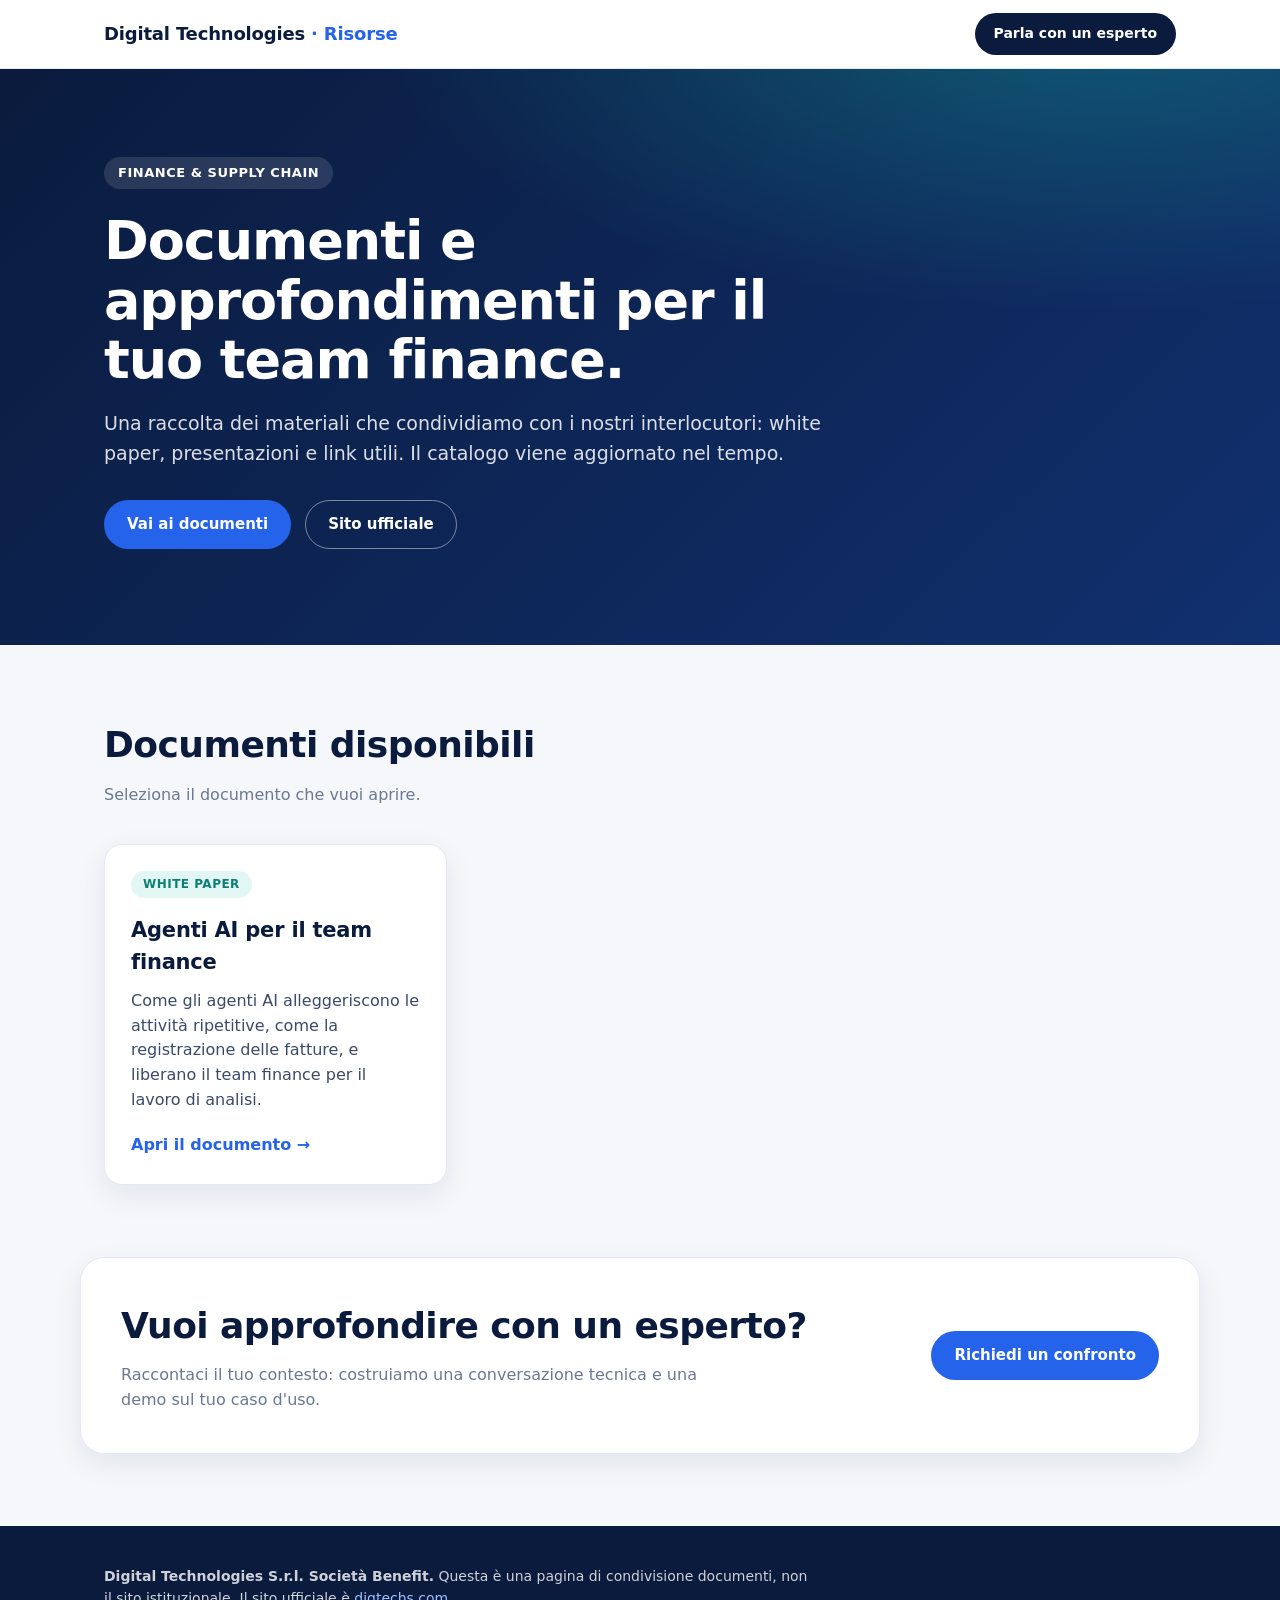
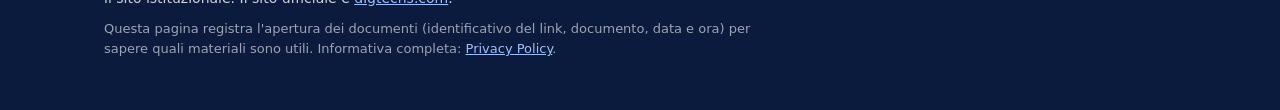
==== index.html @ ba82e621 "Add files via upload" ====
<!doctype html>
<html lang="it">
<head>
  <meta charset="utf-8">
  <meta name="viewport" content="width=device-width, initial-scale=1">
  <title>Documenti e risorse · Digital Technologies</title>
  <meta name="description" content="Documenti e approfondimenti condivisi da Digital Technologies.">
  <meta name="robots" content="noindex, nofollow">
  <!--og:start-->
  <meta property="og:type" content="website">
  <meta property="og:site_name" content="Digital Technologies">
  <meta property="og:title" content="Documenti e risorse · Digital Technologies">
  <meta property="og:description" content="Documenti e approfondimenti condivisi da Digital Technologies.">
  <meta property="og:image" content="https://UTENTE.github.io/REPOSITORY/cards/default.png">
  <meta property="og:image:width" content="1200">
  <meta property="og:image:height" content="630">
  <meta name="twitter:card" content="summary_large_image">
  <!--og:end-->
  <link rel="stylesheet" href="style.css">
</head>
<body>

  <header class="top">
    <div class="wrap">
      <a class="brand" href="./" id="brand">Digital Technologies<span> · Risorse</span></a>
      <a class="btn btn-small" href="https://www.digtechs.com/en/contacts#contact" target="_blank" rel="noopener">Parla con un esperto</a>
    </div>
  </header>

  <main>
    <div id="view-hub" hidden>
      <section class="hero">
        <div class="wrap">
          <span class="eyebrow">Finance &amp; Supply Chain</span>
          <h1>Documenti e approfondimenti per il tuo team finance.</h1>
          <p class="lead">Una raccolta dei materiali che condividiamo con i nostri interlocutori: white paper, presentazioni e link utili. Il catalogo viene aggiornato nel tempo.</p>
          <div class="hero-actions">
            <a class="btn btn-primary" href="#documenti">Vai ai documenti</a>
            <a class="btn btn-ghost" href="https://www.digtechs.com/" target="_blank" rel="noopener">Sito ufficiale</a>
          </div>
        </div>
      </section>

      <section class="section" id="documenti">
        <div class="wrap">
          <h2>Documenti disponibili</h2>
          <p class="section-sub">Seleziona il documento che vuoi aprire.</p>
          <div class="grid" id="docs"></div>
        </div>
      </section>

      <section class="section section-cta">
        <div class="wrap cta">
          <div>
            <h2>Vuoi approfondire con un esperto?</h2>
            <p class="section-sub">Raccontaci il tuo contesto: costruiamo una conversazione tecnica e una demo sul tuo caso d'uso.</p>
          </div>
          <a class="btn btn-primary" href="https://www.digtechs.com/en/contacts#contact" target="_blank" rel="noopener">Richiedi un confronto</a>
        </div>
      </section>
    </div>

    <noscript>
      <section class="redirect"><div class="wrap narrow">
        <h1>JavaScript disattivato</h1>
        <p class="lead lead-dark">Per vedere i documenti serve JavaScript. Attivalo nel browser e ricarica la pagina.</p>
      </div></section>
    </noscript>
  </main>

  <footer class="foot">
    <div class="wrap">
      <p><strong>Digital Technologies S.r.l. Società Benefit.</strong> Questa è una pagina di condivisione documenti, non il sito istituzionale. Il sito ufficiale è <a href="https://www.digtechs.com/" target="_blank" rel="noopener">digtechs.com</a>.</p>
      <p class="foot-small">Questa pagina registra l'apertura dei documenti (identificativo del link, documento, data e ora) per sapere quali materiali sono utili. Informativa completa: <a href="https://www.digtechs.com/en/privacy-policy/" target="_blank" rel="noopener">Privacy Policy</a>.</p>
    </div>
  </footer>

  <script src="config.js"></script>
  <script src="app.js"></script>
</body>
</html>
---- style.css ----
/*
  PALETTE E STILE
  I colori sono un'approssimazione dello stile del sito aziendale (blu notte + blu elettrico + verde acqua),
  non valori presi dal suo CSS. Per cambiarli basta modificare le variabili qui sotto.
*/
:root {
  --ink: #0a1b3d;
  --ink-2: #3b4a6b;
  --muted: #6b7893;
  --bg: #f5f7fb;
  --card: #ffffff;
  --line: #e3e8f2;
  --accent: #2563eb;
  --accent-dark: #1b4fc4;
  --accent-2: #14b8a6;
  --radius: 18px;
  --shadow: 0 10px 30px rgba(10, 27, 61, .08);
}

* { box-sizing: border-box; }
html { scroll-behavior: smooth; }
body {
  margin: 0;
  font-family: Inter, "Segoe UI", system-ui, -apple-system, Roboto, Helvetica, Arial, sans-serif;
  color: var(--ink);
  background: var(--bg);
  line-height: 1.55;
  -webkit-font-smoothing: antialiased;
}
[hidden] { display: none !important; }
a { color: var(--accent); }
.wrap { max-width: 1120px; margin: 0 auto; padding: 0 24px; }
.narrow { max-width: 680px; }

/* Header */
.top {
  position: sticky; top: 0; z-index: 10;
  background: rgba(255, 255, 255, .92);
  backdrop-filter: blur(8px);
  border-bottom: 1px solid var(--line);
}
.top .wrap { display: flex; align-items: center; justify-content: space-between; height: 68px; }
.brand { font-weight: 700; font-size: 18px; letter-spacing: -.01em; color: var(--ink); text-decoration: none; }
.brand span { color: var(--accent); font-weight: 600; }

/* Bottoni */
.btn {
  display: inline-block; padding: 12px 22px; border-radius: 999px;
  font-weight: 600; font-size: 15px; text-decoration: none;
  border: 1px solid transparent; transition: transform .15s, background .15s, border-color .15s;
}
.btn:hover { transform: translateY(-1px); }
.btn-small { padding: 9px 18px; font-size: 14px; background: var(--ink); color: #fff; }
.btn-small:hover { background: #12306a; }
.btn-primary { background: var(--accent); color: #fff; }
.btn-primary:hover { background: var(--accent-dark); }
.btn-ghost { background: transparent; color: #fff; border-color: rgba(255, 255, 255, .45); }
.btn-ghost:hover { border-color: #fff; }

/* Hero */
.hero {
  background: radial-gradient(1200px 500px at 85% -10%, rgba(20, 184, 166, .35), transparent 60%),
              linear-gradient(135deg, #0a1b3d 0%, #11306f 100%);
  color: #fff; padding: 88px 0 96px;
}
.eyebrow {
  display: inline-block; padding: 6px 14px; border-radius: 999px;
  background: rgba(255, 255, 255, .12); font-size: 13px; font-weight: 600; letter-spacing: .04em;
  text-transform: uppercase; margin-bottom: 22px;
}
.eyebrow-dark { background: rgba(37, 99, 235, .1); color: var(--accent); }
h1 { font-size: clamp(32px, 5vw, 54px); line-height: 1.1; letter-spacing: -.02em; margin: 0 0 20px; max-width: 18ch; }
.hero h1 { max-width: 20ch; }
.lead { font-size: 19px; max-width: 60ch; color: rgba(255, 255, 255, .85); margin: 0 0 32px; }
.lead-dark { color: var(--ink-2); }
.hero-actions { display: flex; gap: 14px; flex-wrap: wrap; }

/* Sezioni */
.section { padding: 72px 0; }
h2 { font-size: clamp(26px, 3.2vw, 36px); letter-spacing: -.015em; margin: 0 0 10px; }
.section-sub { color: var(--muted); margin: 0 0 36px; max-width: 60ch; }

/* Card documenti */
.grid { display: grid; grid-template-columns: repeat(auto-fill, minmax(300px, 1fr)); gap: 22px; }
.card {
  display: flex; flex-direction: column; gap: 10px;
  background: var(--card); border: 1px solid var(--line); border-radius: var(--radius);
  padding: 26px; text-decoration: none; color: inherit;
  box-shadow: var(--shadow); transition: transform .18s, border-color .18s;
}
.card:hover { transform: translateY(-4px); border-color: var(--accent); }
.chip {
  align-self: flex-start; padding: 4px 12px; border-radius: 999px;
  background: rgba(20, 184, 166, .12); color: #0b7f73; font-size: 12px; font-weight: 700;
  letter-spacing: .04em; text-transform: uppercase;
}
.card h3 { margin: 6px 0 0; font-size: 21px; letter-spacing: -.01em; }
.card p { margin: 0; color: var(--ink-2); flex: 1; }
.card-cta { margin-top: 10px; color: var(--accent); font-weight: 600; }

/* Fascia CTA */
.section-cta { padding-top: 0; }
.cta {
  display: flex; align-items: center; justify-content: space-between; gap: 28px; flex-wrap: wrap;
  background: var(--card); border: 1px solid var(--line); border-radius: 24px; padding: 40px;
  box-shadow: var(--shadow);
}
.cta .section-sub { margin: 0; }

/* Schermata di apertura documento */
.redirect { padding: 96px 0 120px; text-align: center; }
.redirect .wrap { display: flex; flex-direction: column; align-items: center; }
.redirect h1 { max-width: 22ch; font-size: clamp(28px, 4vw, 42px); }
.redirect .lead { margin-bottom: 28px; }
.small { color: var(--muted); font-size: 14px; margin: 18px 0 0; }
.spinner {
  width: 36px; height: 36px; border-radius: 50%; margin-bottom: 26px;
  border: 3px solid rgba(37, 99, 235, .2); border-top-color: var(--accent);
  animation: spin .8s linear infinite;
}
@keyframes spin { to { transform: rotate(360deg); } }
.debug {
  margin-top: 28px; text-align: left; width: 100%; overflow: auto;
  background: #0a1b3d; color: #c8f7ef; padding: 16px; border-radius: 12px; font-size: 13px;
}

/* Footer */
.foot { background: var(--ink); color: rgba(255, 255, 255, .8); padding: 40px 0; font-size: 14px; }
.foot a { color: #9cc0ff; }
.foot p { margin: 0 0 10px; max-width: 80ch; }
.foot-small { color: rgba(255, 255, 255, .6); font-size: 13px; }

@media (max-width: 640px) {
  .hero { padding: 56px 0 64px; }
  .section { padding: 48px 0; }
  .cta { padding: 28px; }
  .top .wrap { height: 60px; }
}
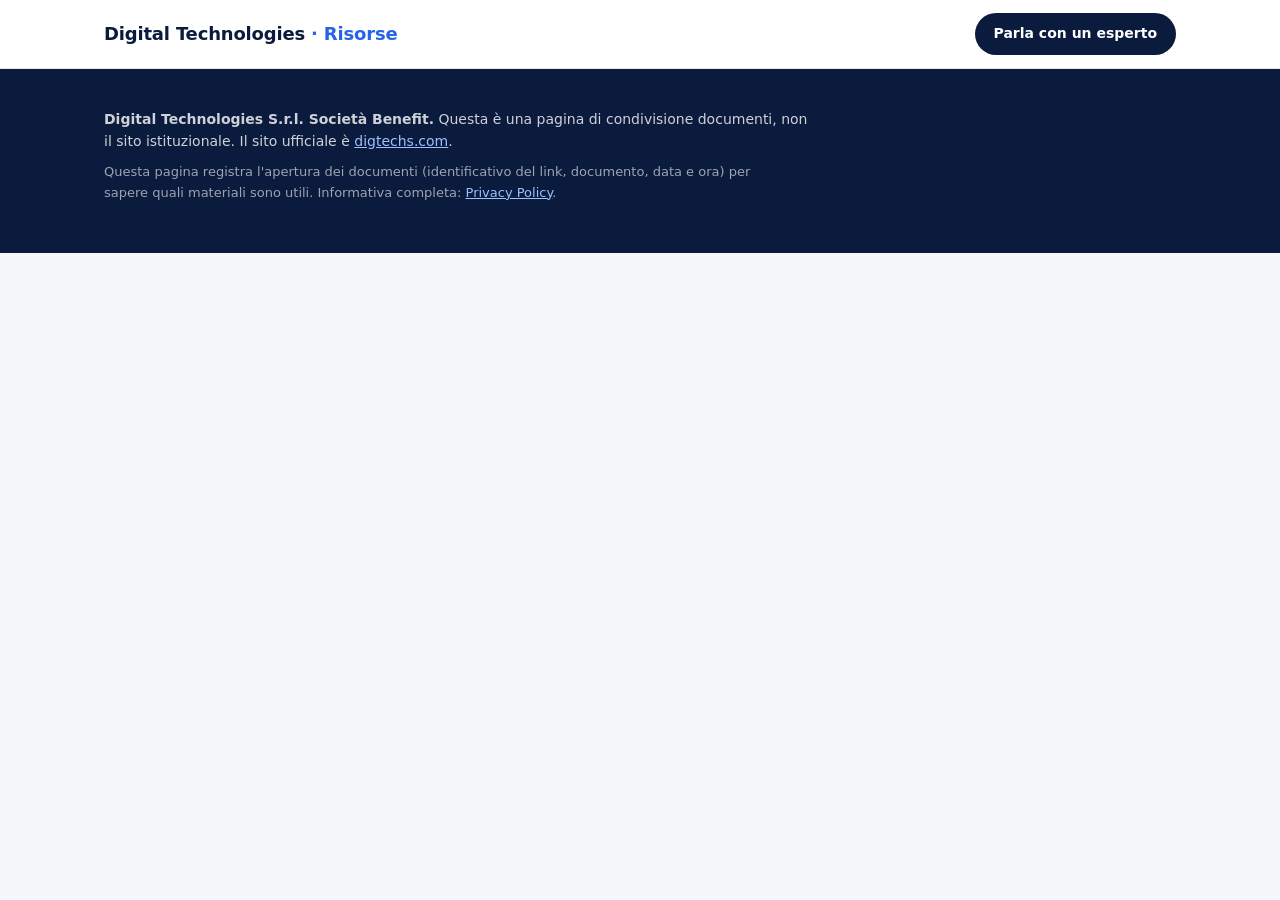
==== commit cdec94e0: "Update index.html" ====
--- a/index.html
+++ b/index.html
@@ -11,71 +11,72 @@
   <meta property="og:site_name" content="Digital Technologies">
   <meta property="og:title" content="Documenti e risorse · Digital Technologies">
   <meta property="og:description" content="Documenti e approfondimenti condivisi da Digital Technologies.">
-  <meta property="og:image" content="https://UTENTE.github.io/REPOSITORY/cards/default.png">
+  <meta property="og:image" content="https://federicotempella.github.io/REPOSITORY/cards/default.png">
   <meta property="og:image:width" content="1200">
   <meta property="og:image:height" content="630">
   <meta name="twitter:card" content="summary_large_image">
+  <script src="tracking.js"></script>
   <!--og:end-->
   <link rel="stylesheet" href="style.css">
 </head>
 <body>
 
-  <header class="top">
-    <div class="wrap">
-      <a class="brand" href="./" id="brand">Digital Technologies<span> · Risorse</span></a>
-      <a class="btn btn-small" href="https://www.digtechs.com/en/contacts#contact" target="_blank" rel="noopener">Parla con un esperto</a>
-    </div>
-  </header>
+<header class="top">
+  <div class="wrap">
+    <a class="brand" href="./" id="brand">Digital Technologies<span> · Risorse</span></a>
+    <a class="btn btn-small" href="https://www.digtechs.com/en/contacts#contact" target="_blank" rel="noopener">Parla con un esperto</a>
+  </div>
+</header>
 
-  <main>
-    <div id="view-hub" hidden>
-      <section class="hero">
-        <div class="wrap">
-          <span class="eyebrow">Finance &amp; Supply Chain</span>
-          <h1>Documenti e approfondimenti per il tuo team finance.</h1>
-          <p class="lead">Una raccolta dei materiali che condividiamo con i nostri interlocutori: white paper, presentazioni e link utili. Il catalogo viene aggiornato nel tempo.</p>
-          <div class="hero-actions">
-            <a class="btn btn-primary" href="#documenti">Vai ai documenti</a>
-            <a class="btn btn-ghost" href="https://www.digtechs.com/" target="_blank" rel="noopener">Sito ufficiale</a>
-          </div>
+<main>
+  <div id="view-hub" hidden>
+    <section class="hero">
+      <div class="wrap">
+        <span class="eyebrow">Finance &amp; Supply Chain</span>
+        <h1>Documenti e approfondimenti per il tuo team finance.</h1>
+        <p class="lead">Una raccolta dei materiali che condividiamo con i nostri interlocutori: white paper, presentazioni e link utili. Il catalogo viene aggiornato nel tempo.</p>
+        <div class="hero-actions">
+          <a class="btn btn-primary" href="#documenti">Vai ai documenti</a>
+          <a class="btn btn-ghost" href="https://www.digtechs.com/" target="_blank" rel="noopener">Sito ufficiale</a>
         </div>
-      </section>
+      </div>
+    </section>
 
-      <section class="section" id="documenti">
-        <div class="wrap">
-          <h2>Documenti disponibili</h2>
-          <p class="section-sub">Seleziona il documento che vuoi aprire.</p>
-          <div class="grid" id="docs"></div>
+    <section class="section" id="documenti">
+      <div class="wrap">
+        <h2>Documenti disponibili</h2>
+        <p class="section-sub">Seleziona il documento che vuoi aprire.</p>
+        <div class="grid" id="docs"></div>
+      </div>
+    </section>
+
+    <section class="section section-cta">
+      <div class="wrap cta">
+        <div>
+          <h2>Vuoi approfondire con un esperto?</h2>
+          <p class="section-sub">Raccontaci il tuo contesto: costruiamo una conversazione tecnica e una demo sul tuo caso d'uso.</p>
         </div>
-      </section>
+        <a class="btn btn-primary" href="https://www.digtechs.com/en/contacts#contact" target="_blank" rel="noopener">Richiedi un confronto</a>
+      </div>
+    </section>
+  </div>
 
-      <section class="section section-cta">
-        <div class="wrap cta">
-          <div>
-            <h2>Vuoi approfondire con un esperto?</h2>
-            <p class="section-sub">Raccontaci il tuo contesto: costruiamo una conversazione tecnica e una demo sul tuo caso d'uso.</p>
-          </div>
-          <a class="btn btn-primary" href="https://www.digtechs.com/en/contacts#contact" target="_blank" rel="noopener">Richiedi un confronto</a>
-        </div>
-      </section>
-    </div>
+  <noscript>
+    <section class="redirect"><div class="wrap narrow">
+      <h1>JavaScript disattivato</h1>
+      <p class="lead lead-dark">Per vedere i documenti serve JavaScript. Attivalo nel browser e ricarica la pagina.</p>
+    </div></section>
+  </noscript>
+</main>
 
-    <noscript>
-      <section class="redirect"><div class="wrap narrow">
-        <h1>JavaScript disattivato</h1>
-        <p class="lead lead-dark">Per vedere i documenti serve JavaScript. Attivalo nel browser e ricarica la pagina.</p>
-      </div></section>
-    </noscript>
-  </main>
+<footer class="foot">
+  <div class="wrap">
+    <p><strong>Digital Technologies S.r.l. Società Benefit.</strong> Questa è una pagina di condivisione documenti, non il sito istituzionale. Il sito ufficiale è <a href="https://www.digtechs.com/" target="_blank" rel="noopener">digtechs.com</a>.</p>
+    <p class="foot-small">Questa pagina registra l'apertura dei documenti (identificativo del link, documento, data e ora) per sapere quali materiali sono utili. Informativa completa: <a href="https://www.digtechs.com/en/privacy-policy/" target="_blank" rel="noopener">Privacy Policy</a>.</p>
+  </div>
+</footer>
 
-  <footer class="foot">
-    <div class="wrap">
-      <p><strong>Digital Technologies S.r.l. Società Benefit.</strong> Questa è una pagina di condivisione documenti, non il sito istituzionale. Il sito ufficiale è <a href="https://www.digtechs.com/" target="_blank" rel="noopener">digtechs.com</a>.</p>
-      <p class="foot-small">Questa pagina registra l'apertura dei documenti (identificativo del link, documento, data e ora) per sapere quali materiali sono utili. Informativa completa: <a href="https://www.digtechs.com/en/privacy-policy/" target="_blank" rel="noopener">Privacy Policy</a>.</p>
-    </div>
-  </footer>
-
-  <script src="config.js"></script>
-  <script src="app.js"></script>
+<script src="config.js"></script>
+<script src="app.js"></script>
 </body>
 </html>
